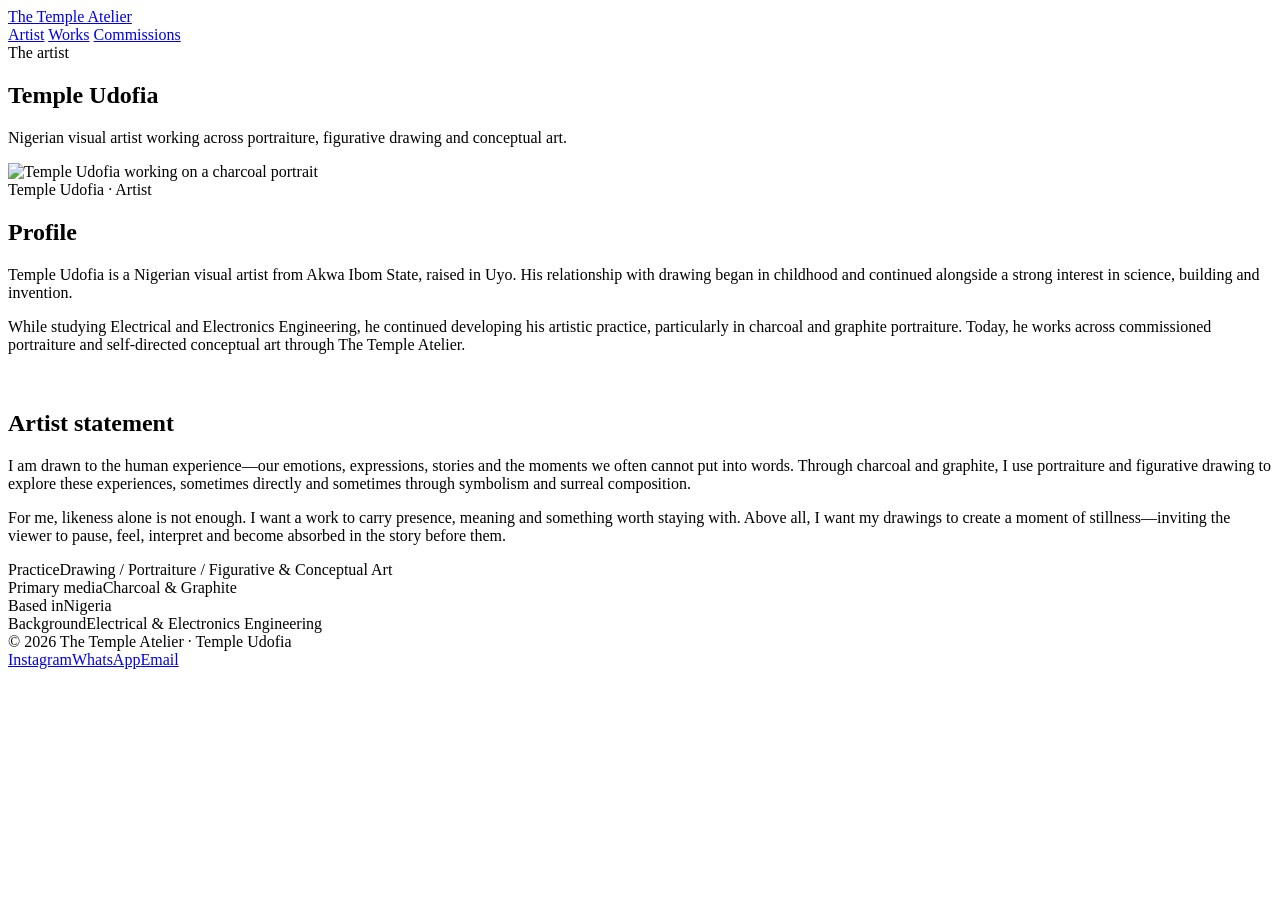
==== artist.html @ eea9141c "Add files via upload" ====
<!doctype html><html lang="en"><head><meta charset="utf-8"><meta name="viewport" content="width=device-width,initial-scale=1">
<title>Artist — The Temple Atelier</title><meta name="description" content="The Temple Atelier — portraiture and visual studies by Temple Udofia.">
<link rel="stylesheet" href="assets/style.css"></head><body>
<header class="site-head"><div class="shell nav">
<a class="brand" href="index.html">The Temple Atelier</a>
<nav class="navlinks">
<a class="active" href="artist.html">Artist</a>
<a  href="works.html">Works</a>
<a  href="commissions.html">Commissions</a>
</nav></div></header>

<main><section class="page-hero"><div class="shell"><div class="eyebrow">The artist</div><h1>Temple Udofia</h1><p>Nigerian visual artist working across portraiture, figurative drawing and conceptual art.</p></div></section>
<section class="section"><div class="shell artist-grid"><div class="artist-photo"><img src="assets/images/temple-udofia-profile.png" alt="Temple Udofia working on a charcoal portrait"><div class="photo-label">Temple Udofia · Artist</div></div>
<div class="artist-copy"><h2>Profile</h2><p>Temple Udofia is a Nigerian visual artist from Akwa Ibom State, raised in Uyo. His relationship with drawing began in childhood and continued alongside a strong interest in science, building and invention.</p><p>While studying Electrical and Electronics Engineering, he continued developing his artistic practice, particularly in charcoal and graphite portraiture. Today, he works across commissioned portraiture and self-directed conceptual art through The Temple Atelier.</p>
<h2 style="margin-top:56px">Artist statement</h2><p>I am drawn to the human experience—our emotions, expressions, stories and the moments we often cannot put into words. Through charcoal and graphite, I use portraiture and figurative drawing to explore these experiences, sometimes directly and sometimes through symbolism and surreal composition.</p><p>For me, likeness alone is not enough. I want a work to carry presence, meaning and something worth staying with. Above all, I want my drawings to create a moment of stillness—inviting the viewer to pause, feel, interpret and become absorbed in the story before them.</p>
<div class="profile"><div><span>Practice</span>Drawing / Portraiture / Figurative &amp; Conceptual Art</div><div><span>Primary media</span>Charcoal &amp; Graphite</div><div><span>Based in</span>Nigeria</div><div><span>Background</span>Electrical &amp; Electronics Engineering</div></div></div></div></section></main>

<footer><div class="shell foot"><div>© 2026 The Temple Atelier · Temple Udofia</div>
<div class="social"><a href="https://instagram.com/detempleatelier">Instagram</a><a href="https://wa.me/2349043676835?text=Hello%2C%20I%20have%20something%20for%20the%20Atelier.%20I%E2%80%99d%20love%20to%20see%20it%20come%20to%20life.">WhatsApp</a><a href="mailto:templeudofia177@gmail.com">Email</a></div>
</div></footer>
<script src="assets/site.js"></script></body></html>
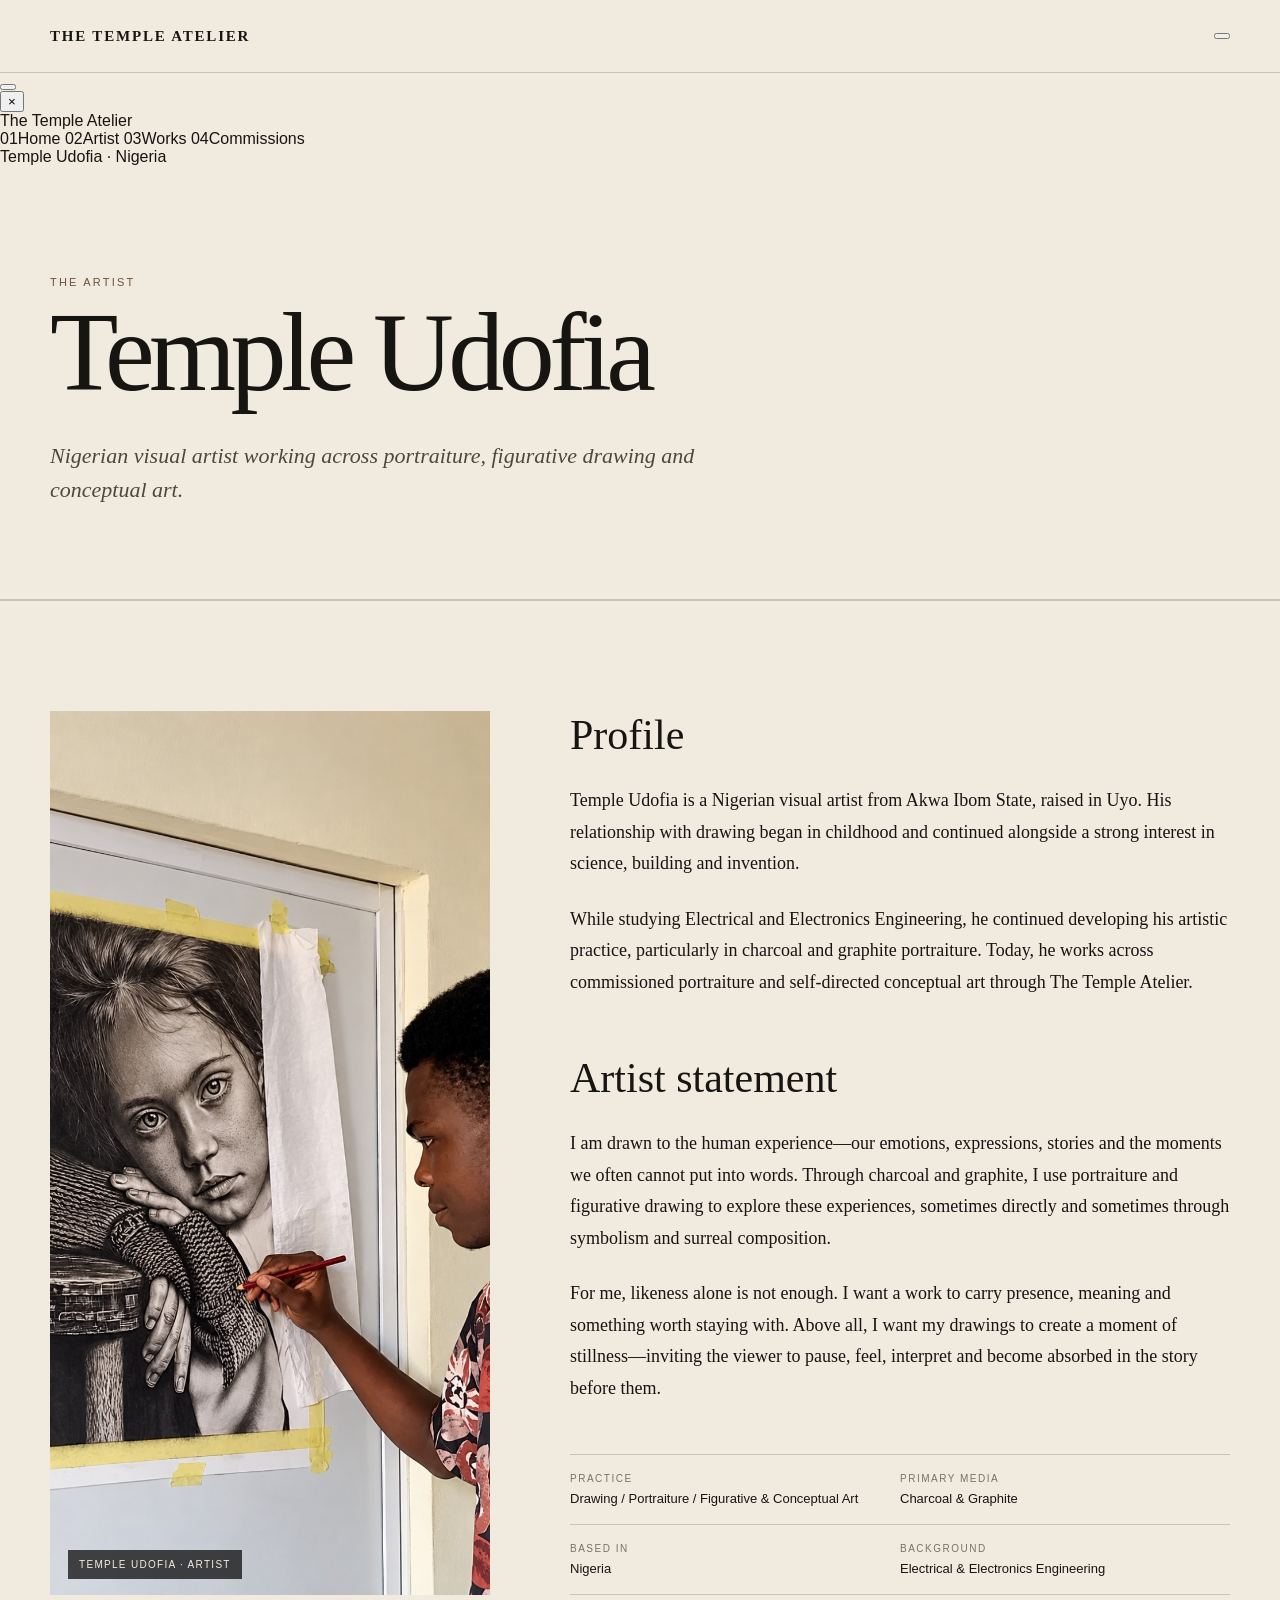
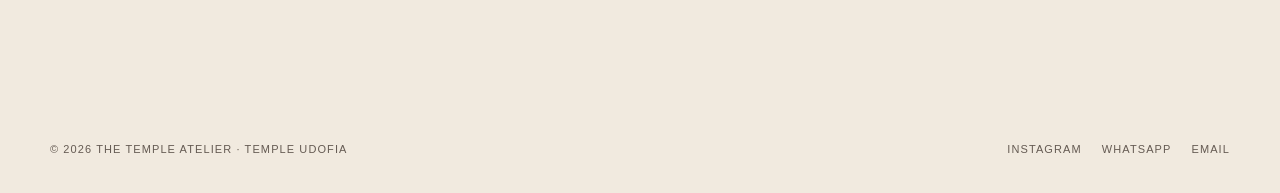
==== commit e478d28d: "Add persistent parchment navigation" ====
--- a/artist.html
+++ b/artist.html
@@ -3,11 +3,22 @@
 <link rel="stylesheet" href="assets/style.css"></head><body>
 <header class="site-head"><div class="shell nav">
 <a class="brand" href="index.html">The Temple Atelier</a>
-<nav class="navlinks">
-<a class="active" href="artist.html">Artist</a>
-<a  href="works.html">Works</a>
-<a  href="commissions.html">Commissions</a>
-</nav></div></header>
+<button class="menu-toggle" type="button" aria-label="Open navigation" aria-controls="atelier-menu" aria-expanded="false"><span></span><span></span><span></span></button>
+</div></header>
+<div class="menu-layer" id="atelier-menu" aria-hidden="true">
+  <button class="menu-backdrop" type="button" aria-label="Close navigation"></button>
+  <aside class="parchment-menu" role="dialog" aria-modal="true" aria-label="Atelier navigation">
+    <button class="menu-close" type="button" aria-label="Close navigation">×</button>
+    <div class="menu-kicker">The Temple Atelier</div>
+    <nav class="menu-destinations">
+      <a href="index.html"><span>01</span>Home</a>
+      <a class="current" aria-current="page" href="artist.html"><span>02</span>Artist</a>
+      <a href="works.html"><span>03</span>Works</a>
+      <a href="commissions.html"><span>04</span>Commissions</a>
+    </nav>
+    <div class="menu-signoff">Temple Udofia · Nigeria</div>
+  </aside>
+</div>
 
 <main><section class="page-hero"><div class="shell"><div class="eyebrow">The artist</div><h1>Temple Udofia</h1><p>Nigerian visual artist working across portraiture, figurative drawing and conceptual art.</p></div></section>
 <section class="section"><div class="shell artist-grid"><div class="artist-photo"><img src="assets/images/temple-udofia-profile.png" alt="Temple Udofia working on a charcoal portrait"><div class="photo-label">Temple Udofia · Artist</div></div>
--- a/assets/style.css
+++ b/assets/style.css
@@ -0,0 +1,111 @@
+
+:root{
+  --paper:#f1eadf; --paper2:#e7dccb; --brown:#6f513a; --ink:#171512;
+  --blue:#17253b; --muted:#7b7167; --line:rgba(23,21,18,.18);
+  --serif: Georgia, "Times New Roman", serif; --sans: Arial, Helvetica, sans-serif;
+}
+*{box-sizing:border-box} html{scroll-behavior:smooth} body{margin:0;background:var(--paper);color:var(--ink);font-family:var(--sans)}
+a{color:inherit;text-decoration:none} img{display:block;max-width:100%}
+.shell{width:min(1180px,calc(100% - 42px));margin:auto}
+.site-head{position:sticky;top:0;z-index:20;background:rgba(241,234,223,.92);backdrop-filter:blur(12px);border-bottom:1px solid var(--line)}
+.nav{min-height:72px;display:flex;align-items:center;justify-content:space-between;gap:24px}
+.brand{font:600 15px/1 var(--serif);letter-spacing:.12em;text-transform:uppercase}
+.navlinks{display:flex;gap:24px;font-size:12px;letter-spacing:.12em;text-transform:uppercase}
+.navlinks a:hover,.navlinks a.active{color:var(--brown)}
+.hero{min-height:82vh;display:grid;place-items:center;text-align:center;position:relative;overflow:hidden;background:
+radial-gradient(circle at 70% 20%,rgba(23,37,59,.14),transparent 27%),
+linear-gradient(140deg,var(--paper),#d9c9b4 58%,#c5b096)}
+.hero:after{content:"";position:absolute;width:360px;height:360px;border:1px solid rgba(23,37,59,.22);border-radius:50%;right:-120px;top:18%;box-shadow:0 0 0 80px rgba(23,37,59,.025)}
+.hero-inner{position:relative;z-index:2;padding:80px 0}
+.eyebrow{font-size:11px;letter-spacing:.2em;text-transform:uppercase;color:var(--brown)}
+h1,h2,h3{font-family:var(--serif);font-weight:400;margin:0}
+.hero h1{font-size:clamp(48px,9vw,112px);letter-spacing:-.045em;line-height:.88;max-width:1050px}
+.hero p{margin:26px auto 0;font-family:var(--serif);font-style:italic;font-size:clamp(17px,2vw,24px);color:#4c4036}
+.section{padding:110px 0;border-top:1px solid var(--line)}
+.section-head{display:flex;justify-content:space-between;align-items:end;gap:30px;margin-bottom:48px}
+.section-head h2{font-size:clamp(38px,5vw,68px);letter-spacing:-.03em}
+.small{max-width:470px;color:var(--muted);line-height:1.7;font-size:14px}
+.studio-frame{height:min(68vw,760px);background:var(--blue);position:relative;overflow:hidden}
+.studio-frame img{width:100%;height:100%;object-fit:cover;filter:grayscale(1) contrast(1.03);opacity:.82}
+.studio-frame .caption{position:absolute;left:24px;bottom:20px;color:#f4eee4;font-size:11px;letter-spacing:.14em;text-transform:uppercase}
+.feature{display:grid;grid-template-columns:1.2fr .8fr;gap:64px;align-items:end}
+.feature img{width:100%;max-height:760px;object-fit:contain;background:#d8cbb9}
+.meta{border-top:1px solid var(--line);padding-top:20px}
+.meta h3{font-size:clamp(32px,4vw,54px);font-style:italic;margin-bottom:22px}
+.meta p{line-height:1.7;color:#5e554d}
+.text-link{display:inline-block;margin-top:24px;border-bottom:1px solid;padding-bottom:4px;font-size:12px;letter-spacing:.13em;text-transform:uppercase}
+.page-hero{padding:110px 0 70px;border-bottom:1px solid var(--line)}
+.page-hero h1{font-size:clamp(56px,9vw,112px);letter-spacing:-.05em}
+.page-hero p{max-width:720px;font:italic 22px/1.55 var(--serif);color:#51463d}
+.artist-grid{display:grid;grid-template-columns:.8fr 1.2fr;gap:80px}
+.artist-card{min-height:520px;background:var(--blue);color:#f5eee3;padding:38px;display:flex;flex-direction:column;justify-content:flex-end;position:relative;overflow:hidden}
+.artist-card:before{content:"";position:absolute;width:270px;height:270px;border:1px solid rgba(255,255,255,.28);border-radius:50%;right:-80px;top:60px}
+.artist-card strong{font:42px/1 var(--serif);font-weight:400}
+.artist-copy h2{font-size:42px;margin-bottom:26px}.artist-copy p{font:18px/1.75 var(--serif);margin:0 0 24px}
+.profile{margin-top:50px;display:grid;grid-template-columns:repeat(2,1fr);gap:0;border-top:1px solid var(--line)}
+.profile div{padding:18px 0;border-bottom:1px solid var(--line);font-size:13px}.profile span{display:block;color:var(--muted);font-size:10px;text-transform:uppercase;letter-spacing:.15em;margin-bottom:7px}
+.works{display:grid;grid-template-columns:1fr 1fr;gap:70px 34px}.work img{width:100%;aspect-ratio:4/5;object-fit:contain;background:#ded2c1}
+.work h2{font-size:34px;font-style:italic;margin-top:20px}.work .details{font-size:12px;color:var(--muted);line-height:1.8}
+.process-strip{display:grid;grid-template-columns:1fr 1fr;gap:12px;margin-top:16px}.process-strip img{aspect-ratio:1/1;object-fit:cover}
+.treatments{display:grid;grid-template-columns:repeat(3,1fr);gap:18px}.treatment{border-top:1px solid var(--ink);padding-top:15px}.treatment img{width:100%;aspect-ratio:4/5;object-fit:cover;background:#ddd0bd;margin-bottom:22px}.treatment h3{font-size:30px}.treatment p{color:var(--muted);font-size:14px;line-height:1.65}
+.price-wrap{overflow:auto;border-top:1px solid var(--ink)}table{border-collapse:collapse;width:100%;min-width:660px}th,td{text-align:left;padding:19px 12px;border-bottom:1px solid var(--line);font-size:14px}th{font-size:10px;letter-spacing:.13em;text-transform:uppercase;color:var(--muted)}td:not(:first-child),th:not(:first-child){text-align:right}
+.terms{display:grid;grid-template-columns:repeat(3,1fr);gap:28px}.term{border-top:1px solid var(--line);padding-top:18px}.term h3{font-size:23px}.term p{font-size:14px;line-height:1.65;color:var(--muted)}
+.cta{background:var(--blue);color:#f4eee5;padding:90px 0}.cta h2{font-size:clamp(44px,6vw,78px);max-width:760px}.cta a{display:inline-block;margin-top:28px;border-bottom:1px solid #f4eee5;padding-bottom:6px;text-transform:uppercase;letter-spacing:.13em;font-size:12px}
+footer{padding:38px 0}.foot{display:flex;justify-content:space-between;gap:30px;font-size:11px;letter-spacing:.1em;text-transform:uppercase;color:#655b53}.social{display:flex;gap:20px}
+@media(max-width:760px){
+ .shell{width:min(100% - 28px,1180px)}.nav{min-height:62px}.brand{font-size:12px}.navlinks{gap:11px;font-size:9px}
+ .hero{min-height:72vh}.hero h1{font-size:52px}.section{padding:72px 0}.section-head{display:block}.section-head .small{margin-top:18px}
+ .feature,.artist-grid{grid-template-columns:1fr;gap:32px}.works{grid-template-columns:1fr;gap:56px}.treatments{grid-template-columns:1fr}.terms{grid-template-columns:1fr}
+ .artist-card{min-height:360px}.page-hero{padding:80px 0 50px}.page-hero h1{font-size:58px}.profile{grid-template-columns:1fr}
+ .foot{display:block}.social{margin-top:16px;flex-wrap:wrap}
+}
+
+.home-entrance{min-height:92vh;position:relative;display:flex;align-items:flex-end;overflow:hidden;background:#111}
+.atelier-bg{position:absolute;inset:0;width:100%;height:100%;object-fit:cover}
+.atelier-shade{position:absolute;inset:0;background:linear-gradient(90deg,rgba(10,10,10,.72) 0%,rgba(10,10,10,.25) 60%,rgba(10,10,10,.18)),linear-gradient(0deg,rgba(10,10,10,.6),transparent 55%)}
+.entrance-content{position:relative;z-index:2;color:#f4eee4;padding-bottom:9vh}
+.entrance-content .light{color:#d6c8b4}
+.entrance-content h1{font-size:clamp(54px,9.5vw,122px);line-height:.84;letter-spacing:-.045em;max-width:1000px}
+.entrance-content p{font:italic clamp(17px,2vw,25px)/1.4 var(--serif);margin:25px 0 0;color:#e6dccf}
+.enter-link{display:inline-block;margin-top:34px;border-bottom:1px solid rgba(255,255,255,.65);padding-bottom:5px;font-size:11px;letter-spacing:.14em;text-transform:uppercase}
+.making-photo{height:min(72vw,780px);position:relative;overflow:hidden;background:#cbbca7}
+.making-photo img{width:100%;height:100%;object-fit:cover;object-position:center 40%}
+.making-photo span,.photo-label{position:absolute;left:18px;bottom:16px;background:rgba(17,17,17,.76);color:#f5eee3;padding:9px 11px;font-size:10px;letter-spacing:.13em;text-transform:uppercase}
+.artist-photo{min-height:600px;position:relative;overflow:hidden;background:#cbbca7}
+.artist-photo img{width:100%;height:100%;position:absolute;inset:0;object-fit:cover;object-position:center}
+@media(max-width:760px){
+ .home-entrance{min-height:82vh}
+ .atelier-bg{object-position:58% center}
+ .entrance-content{padding-bottom:8vh}
+ .entrance-content h1{font-size:52px}
+ .making-photo{height:112vw}
+ .making-photo img{object-position:55% center}
+ .artist-photo{min-height:520px}
+}
+
+/* Navigation affordance */
+.navlinks a{position:relative;padding:10px 2px}
+.navlinks a::after{content:"";position:absolute;left:2px;right:100%;bottom:5px;height:1px;background:currentColor;transition:right .22s ease}
+.navlinks a:hover::after,.navlinks a:focus-visible::after,.navlinks a.active::after{right:2px}
+.navlinks a:focus-visible,.brand:focus-visible,.home-pathways a:focus-visible{outline:1px solid var(--brown);outline-offset:5px}
+
+/* Homepage pathways */
+.home-pathways{display:grid;grid-template-columns:repeat(3,1fr);margin-top:84px;border-top:1px solid var(--line);border-bottom:1px solid var(--line)}
+.home-pathways a{padding:24px 18px 26px 0;min-height:132px;display:flex;flex-direction:column;justify-content:space-between;border-right:1px solid var(--line);transition:padding-left .2s ease,background .2s ease}
+.home-pathways a:not(:first-child){padding-left:22px}
+.home-pathways a:last-child{border-right:0}
+.home-pathways span{font-size:10px;letter-spacing:.16em;color:var(--muted)}
+.home-pathways strong{font:400 25px/1.15 var(--serif)}
+.home-pathways em{font-style:normal;font-size:10px;letter-spacing:.12em;text-transform:uppercase;color:var(--brown)}
+.home-pathways a:hover{background:rgba(111,81,58,.045)}
+@media(max-width:760px){
+ .nav{align-items:center;gap:12px}
+ .navlinks{gap:4px}
+ .navlinks a{font-size:10px;padding:12px 7px}
+ .navlinks a::after{left:7px;bottom:7px}
+ .navlinks a:hover::after,.navlinks a:focus-visible::after,.navlinks a.active::after{right:7px}
+ .home-pathways{grid-template-columns:1fr;margin-top:58px}
+ .home-pathways a,.home-pathways a:not(:first-child){min-height:104px;padding:18px 4px;border-right:0;border-bottom:1px solid var(--line)}
+ .home-pathways a:last-child{border-bottom:0}
+ .home-pathways strong{font-size:23px}
+}
